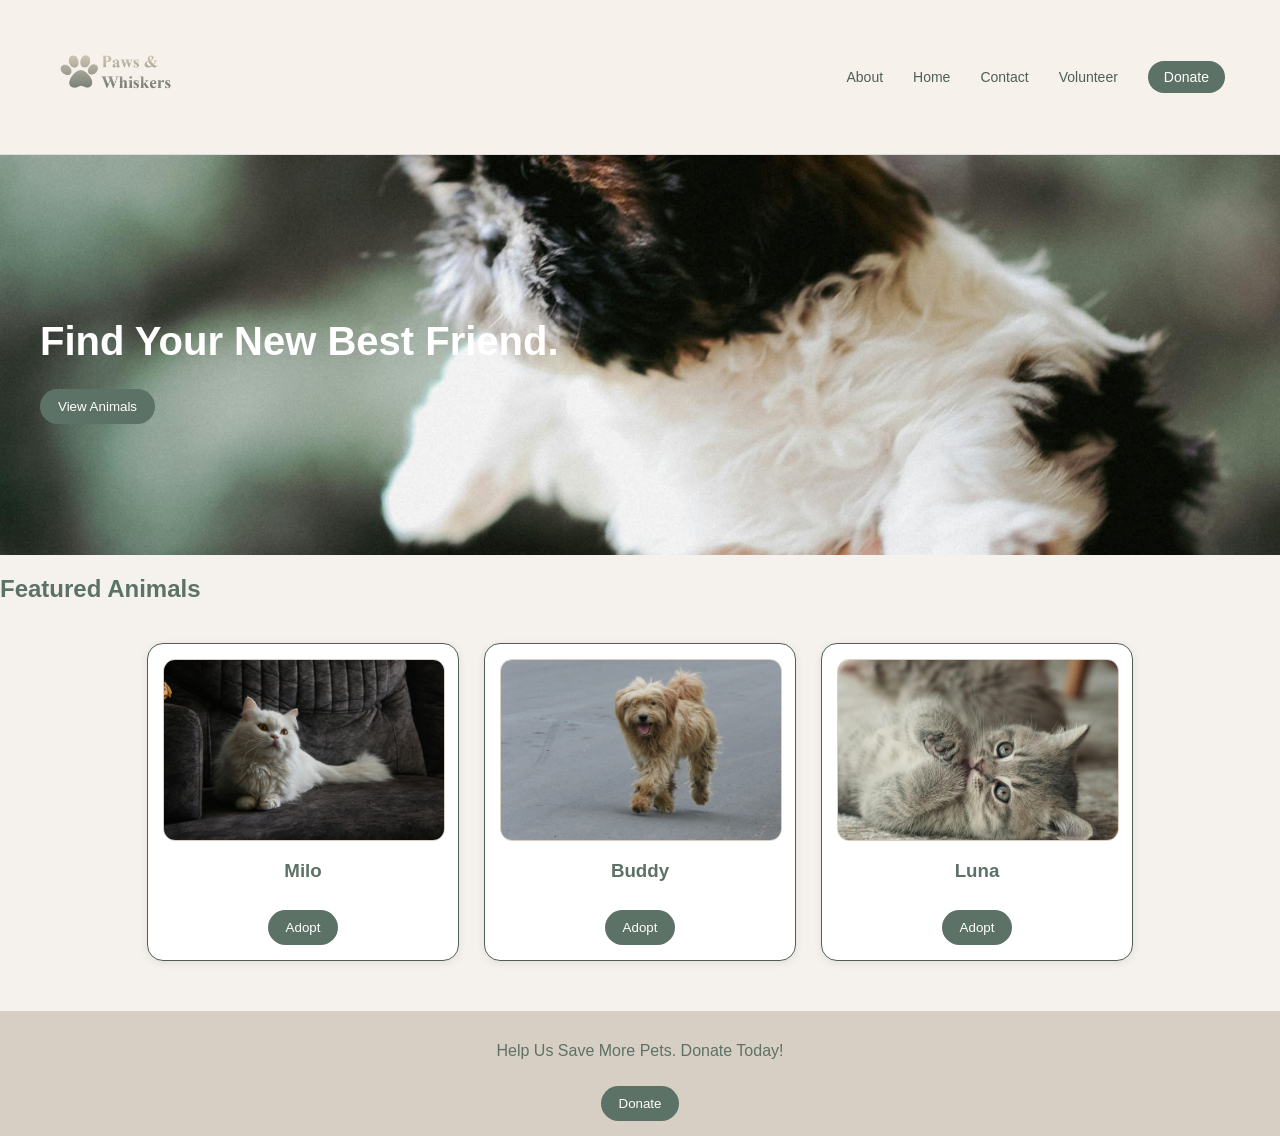
==== index.html @ cbadce72 "starting home page" ====
<!DOCTYPE html>
<html lang="en">
<head>
    <meta charset="UTF-8">
    <meta name="viewport" content="width=device-width, initial-scale=1.0">
    <link rel="stylesheet" href="css/styles.css">
    <title>Home - Paws & Whiskers</title>
</head>
<body>
    
<header>
    <div class="logo">
        <img src="images/logo.png" alt="P & W logo">
    </div>

<input type="checkbox" id="menu-toggle">
    <label for="menu-toggle" class="menu-icon">☰</label>

        <nav id="nav-menu">
        <a href="adopt.html">About</a>
        <a href="index.html">Home</a>
        <a href="contact.html">Contact</a>
        <a href="#">Volunteer</a>
        <a href="#" class="donate-btn">Donate</a>
    </nav>
</header>

<section class="hero">

    <div class="hero-content">
        <h1>Find Your New Best Friend.</h1>
    <button onclick="location.href='adopt.html'">View Animals</button>
    </div>
</section>

<section class="featured">
    <h2>Featured Animals</h2>

    <div class="card-container">

        <div class="card">
            <div class="image-container">
                <img src="images/milo.jpg" alt="white persian cat named milo">
            </div>
               <h3>Milo</h3>
               <button>Adopt</button>

        </div>

        <div class="card">
            <div class="image-container">
                <img src="images/buddy.jpg" alt="small brown dog named buddy">
            </div>
            <h3>Buddy</h3>
            <button>Adopt</button>

        </div>

        <div class="card">
            <div class="image-container">
                <img src="images/luna.jpg" alt="gray kitten named luna">
            </div>
            <h3>Luna</h3>
            <button>Adopt</button>
        </div>
    </div>
</section>

<Footer>
<p>Help Us Save More Pets. Donate Today!</p>
<button>Donate</button>


</Footer>



</body>
</html>
---- css/styles.css ----
/* ABOUT PAGE */

body{
    font-family: Arial, sans-serif;
    margin: 0;
    background-color: #f5f2ed;
    color: #5c7266;
}

header{
    display: flex;
    justify-content: space-between;
    align-items: center;
    padding: 15px 40px;
    background-color: #f6f1eb;
    border-bottom: 1px solid #ddd;
}

.logo img {
    height: 120px;
}

nav {
    display: flex;
    align-items: center;
}

nav a{
    margin: 0 15px;
    text-decoration: none;
    color: #4f5f57;
    font-size: 14px;
}

.donate-btn {
    background-color: #5c7266;
    color: white;
    padding: 8px 16px;
    border-radius: 20px;
}



.animals h1{
    text-align: center;
    background-color: #d9cfc5;
    padding: 12px;
    width: 60%;
    margin: 25px auto;
    border-radius: 10px;
    font-size: 22px;
    border: 1px solid #c4b8aa;
}

.card-container{
    display: flex;
    justify-content: center;
    gap: 25px;
    padding: 20px;
    flex-wrap: wrap;
}


.card{
    background-color: white;
    width: 280px;
    border-radius: 16px;
    padding: 15px;
    text-align: center;
    box-shadow: 0 2px 8px rgba(0,0,0,0.08);
    border: 1px solid #4f5f57;
}


.image-container {
    width: 100%;
    height: 180px;
    overflow: hidden;
    border-radius: 12px;
    border: 1px solid #d9cfc5;
}

.image-container img {
    width: 100%;
    height: 100%;
    object-fit: cover;
    display: block;
}



button{
    background-color: #5c7266;
    color: white;
    border: none;
    padding: 10px 18px;
    border-radius: 20px;
    margin-top: 10px;
    cursor: pointer;     
}

.menu-toggle {
  display: none;
  font-size: 24px;
  cursor: pointer;
}

#menu-toggle {
  display: none;
}

.menu-icon {
  display: none;
  font-size: 24px;
  cursor: pointer;
}


footer{
    text-align: center;
    background-color: #d8cfc4;
    padding: 15px;
    margin-top: 30px;

}


.hero {
  background: url('../images/header.jpg') no-repeat center/cover;
  height: 400px;
  display: flex;
  align-items: center;
  padding-left: 40px;
  color: white;
}

.hero-content h1 {
  font-size: 40px;
  margin-bottom: 15px;
}




/* tablet */

@media (max-width: 900px){
    .card{
        width: 45%;
    }
}

/* phone */

@media (max-width: 600px){ 
.card-container{
        flex-direction: column;
        align-items: center;
    }

    .card{
        width: 90%;
    }

    header {
        flex-direction: column;
        align-items: flex-start;
    }

    .menu-icon {
        display: block;
    }

    nav {
        display: none;
        flex-direction: column;
        width: 100%;
        background-color: #f6f1eb;
        border-top: 1px solid #ddd;
        padding: 10px;
    }

    #menu-toggle:checked + .menu-icon + nav {
        display: flex;
    }

    nav a {
        padding: 10px 0;
        width: 100%;
    }
}
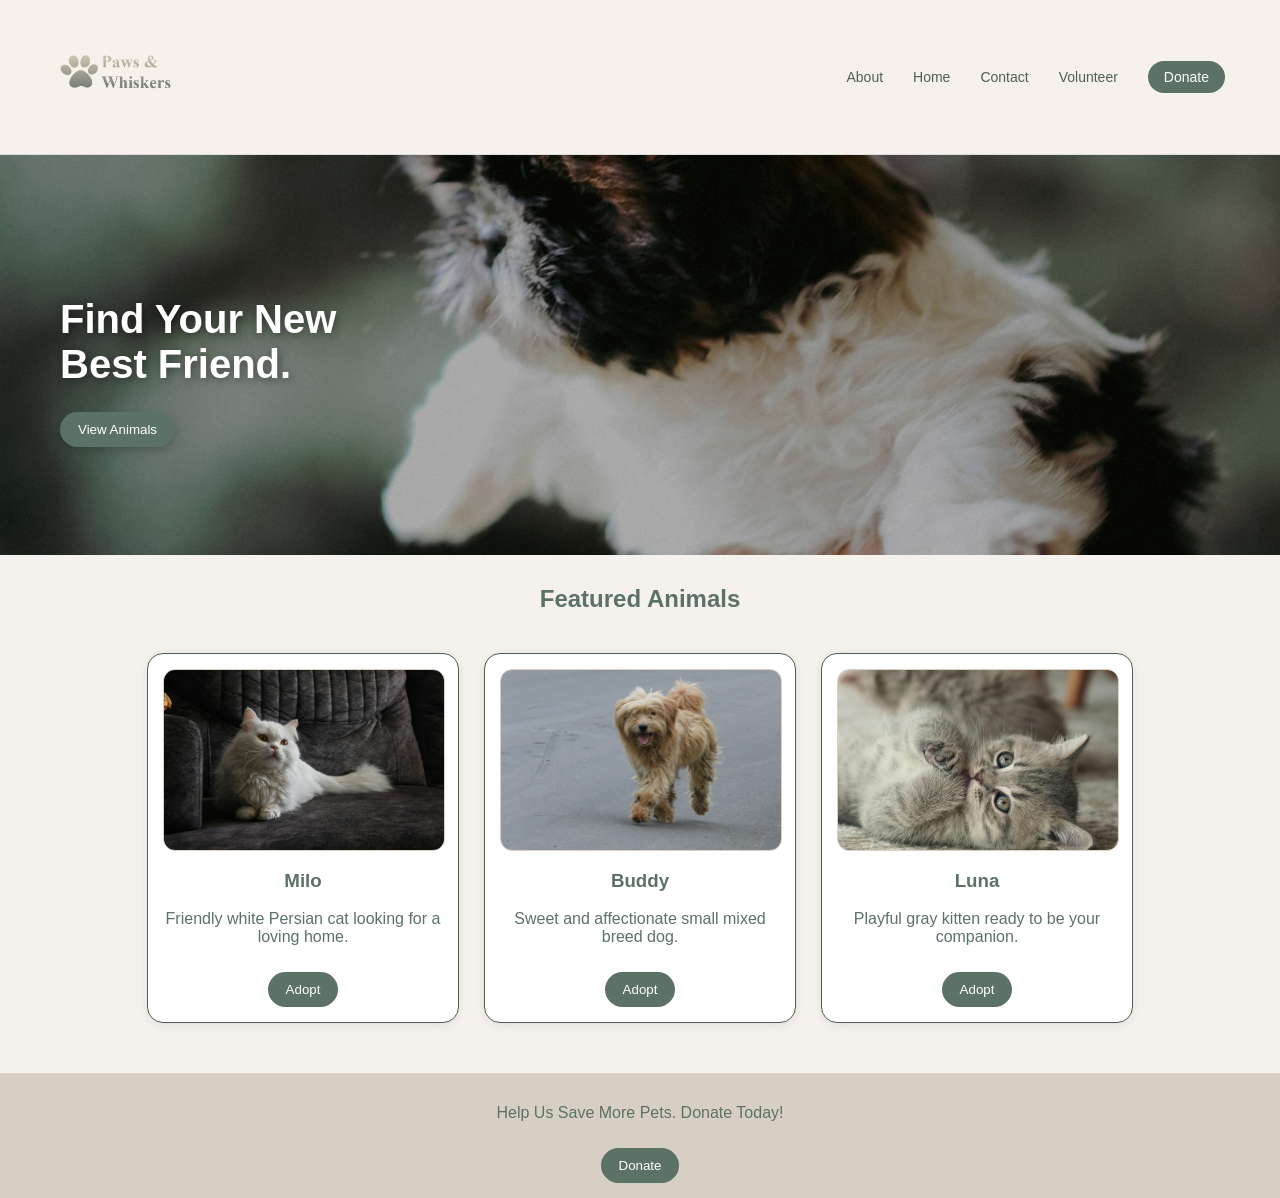
==== commit 832f0cc4: "finishes home page" ====
--- a/index.html
+++ b/index.html
@@ -29,8 +29,9 @@
 
     <div class="hero-content">
         <h1>Find Your New Best Friend.</h1>
-    <button onclick="location.href='adopt.html'">View Animals</button>
+    <button class="button-link" onclick="location.href='adopt.html'">View Animals</button>
     </div>
+    
 </section>
 
 <section class="featured">
@@ -43,6 +44,7 @@
                 <img src="images/milo.jpg" alt="white persian cat named milo">
             </div>
                <h3>Milo</h3>
+               <p>Friendly white Persian cat looking for a loving home.</p>
                <button>Adopt</button>
 
         </div>
@@ -52,6 +54,7 @@
                 <img src="images/buddy.jpg" alt="small brown dog named buddy">
             </div>
             <h3>Buddy</h3>
+            <p>Sweet and affectionate small mixed breed dog.</p>
             <button>Adopt</button>
 
         </div>
@@ -61,6 +64,7 @@
                 <img src="images/luna.jpg" alt="gray kitten named luna">
             </div>
             <h3>Luna</h3>
+            <p>Playful gray kitten ready to be your companion.</p>
             <button>Adopt</button>
         </div>
     </div>
--- a/css/styles.css
+++ b/css/styles.css
@@ -125,19 +125,71 @@
 }
 
 
+
 .hero {
-  background: url('../images/header.jpg') no-repeat center/cover;
+  background: 
+    linear-gradient(rgba(0,0,0,0.3), rgba(0,0,0,0.3)),
+    url('../images/header.jpg') no-repeat center/cover;
+
   height: 400px;
+
   display: flex;
-  align-items: center;
-  padding-left: 40px;
+  align-items: center;        /* vertical center */
+  justify-content: flex-start;/* pushes content left */
+
+  padding-left: 60px;
   color: white;
 }
+
+
+
+
 
 .hero-content h1 {
   font-size: 40px;
   margin-bottom: 15px;
-}
+
+  max-width: 300px; /* makes text stack nicely */
+
+  /* text shadow */
+  text-shadow: 2px 2px 8px rgba(0,0,0,0.4);
+}
+
+
+
+
+
+
+.featured {
+  text-align: center;
+  margin-top: 30px;
+}
+
+
+
+.featured h2 {
+  margin-bottom: 20px;
+}
+
+
+
+
+.button-link {
+  display: inline-block;
+  margin-top: 10px;
+
+  background-color: #5c7266;
+  color: white;
+  padding: 10px 18px;
+  border-radius: 20px;
+  text-decoration: none;
+
+  /* shadow */
+  box-shadow: 0 4px 10px rgba(0,0,0,0.2);
+}
+
+
+
 
 
 
@@ -188,4 +240,13 @@
         padding: 10px 0;
         width: 100%;
     }
+    .hero {
+    height: 250px;
+    padding-left: 20px;
+  }
+
+  .hero-content h1 {
+    font-size: 24px;
+    max-width: 200px;
+  }
 }
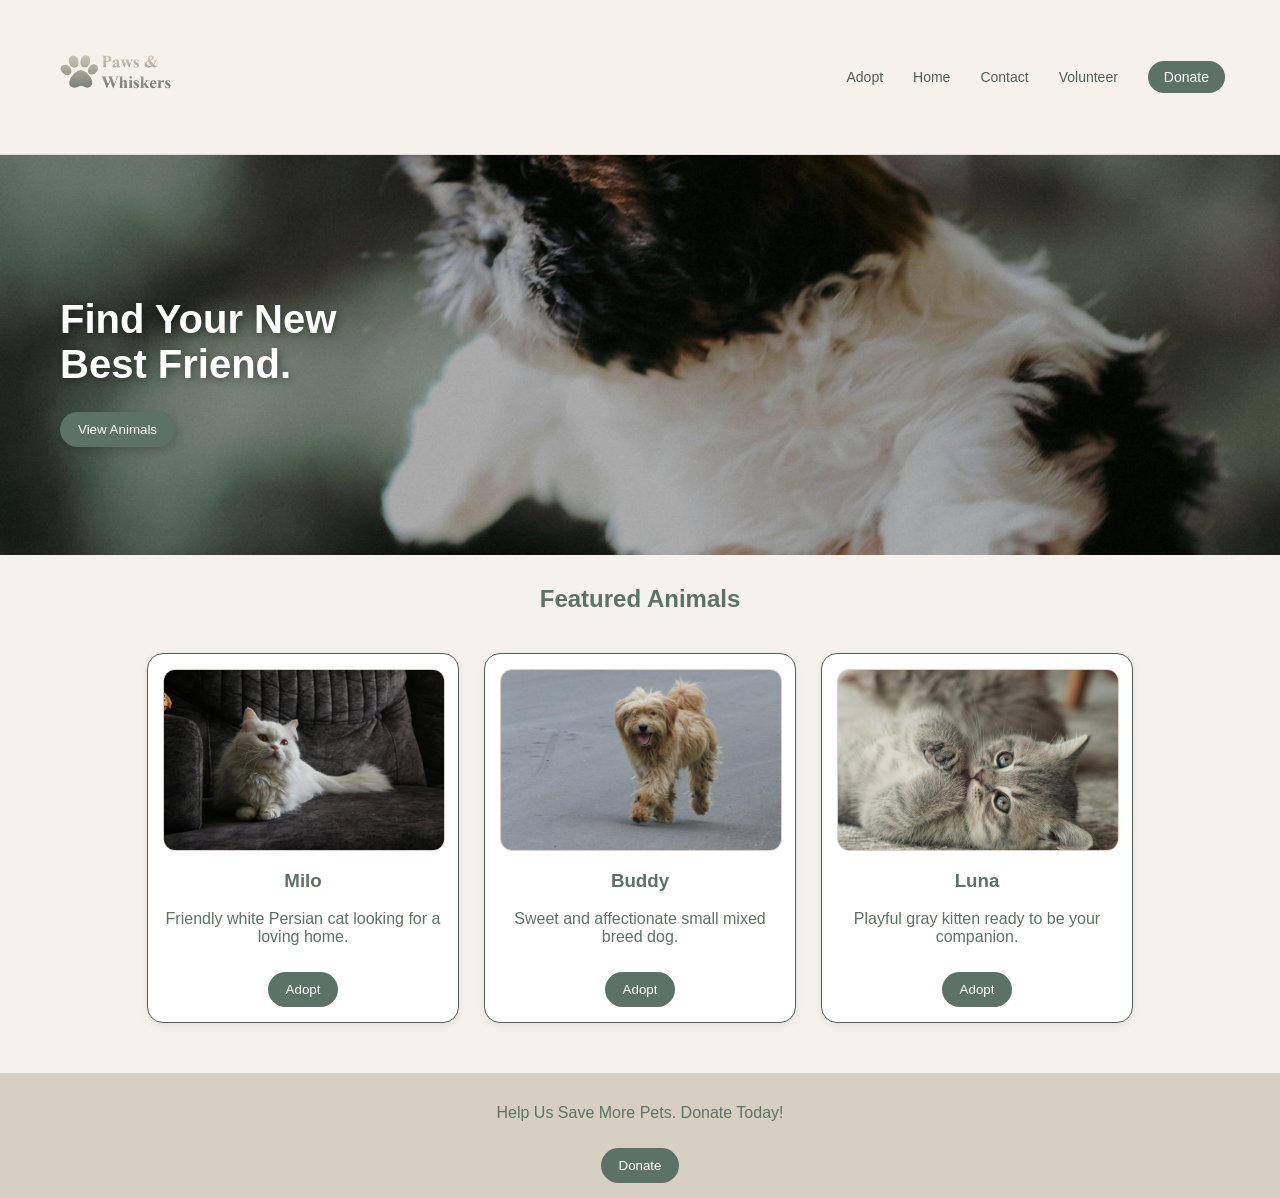
==== commit 58bebfd6: "changed file name" ====
--- a/index.html
+++ b/index.html
@@ -17,7 +17,7 @@
     <label for="menu-toggle" class="menu-icon">☰</label>
 
         <nav id="nav-menu">
-        <a href="adopt.html">About</a>
+        <a href="adopt.html">Adopt</a>
         <a href="index.html">Home</a>
         <a href="contact.html">Contact</a>
         <a href="#">Volunteer</a>
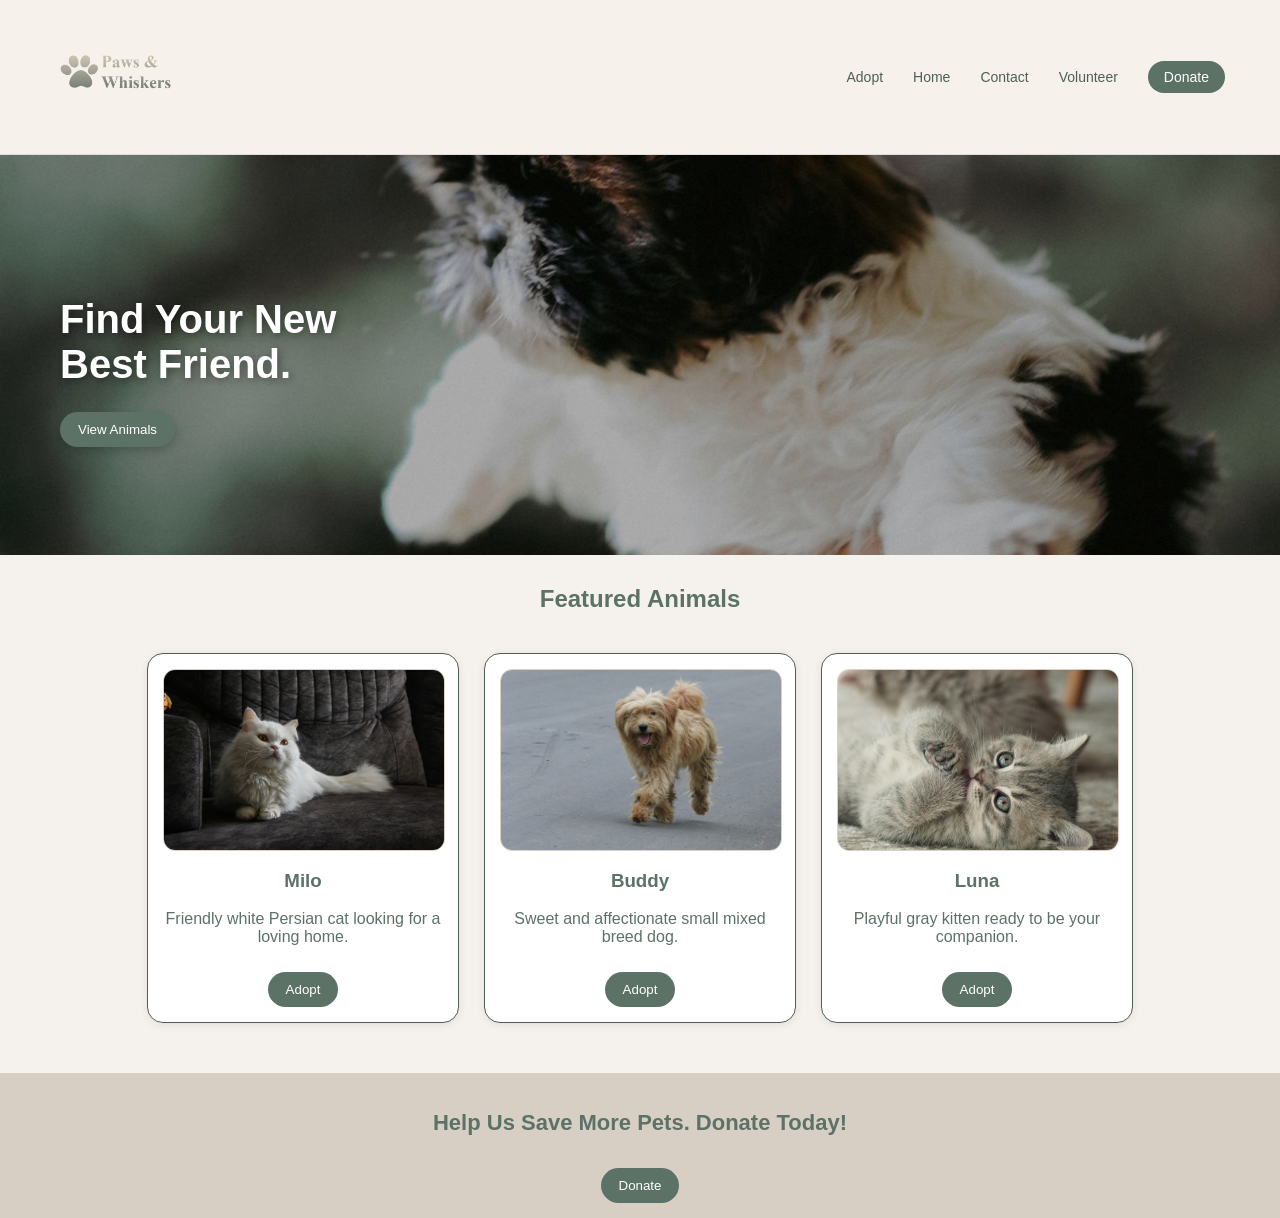
==== commit b53bb48b: "formatted everything better" ====
--- a/index.html
+++ b/index.html
@@ -71,10 +71,8 @@
 </section>
 
 <Footer>
-<p>Help Us Save More Pets. Donate Today!</p>
-<button>Donate</button>
-
-
+    <p>Help Us Save More Pets. Donate Today!</p>
+    <button>Donate</button>
 </Footer>
 
 
--- a/css/styles.css
+++ b/css/styles.css
@@ -124,6 +124,11 @@
 
 }
 
+footer p {
+  font-size: 22px;     
+  font-weight: bold;   
+}
+
 
 
 .hero {
@@ -134,8 +139,8 @@
   height: 400px;
 
   display: flex;
-  align-items: center;        /* vertical center */
-  justify-content: flex-start;/* pushes content left */
+  align-items: center;        
+  justify-content: flex-start;
 
   padding-left: 60px;
   color: white;
@@ -149,9 +154,9 @@
   font-size: 40px;
   margin-bottom: 15px;
 
-  max-width: 300px; /* makes text stack nicely */
-
-  /* text shadow */
+  max-width: 300px; 
+
+  
   text-shadow: 2px 2px 8px rgba(0,0,0,0.4);
 }
 
@@ -184,17 +189,66 @@
   border-radius: 20px;
   text-decoration: none;
 
-  /* shadow */
+
   box-shadow: 0 4px 10px rgba(0,0,0,0.2);
 }
 
 
 
-
-
-
-
-/* tablet */
+.contact {
+  padding: 30px 20px;
+  text-align: center;
+}
+
+
+.contact-container {
+  display: flex;
+  justify-content: center;
+  gap: 40px;
+  margin-top: 20px;
+}
+
+.contact-info {
+  text-align: left;
+  max-width: 250px;
+}
+
+.contact-form {
+  display: flex;
+  flex-direction: column;
+  gap: 10px;
+  width: 300px;
+}
+
+.contact-form input,
+.contact-form textarea {
+  padding: 10px;
+  border-radius: 8px;
+  border: 1px solid #d9cfc5;
+  font-family: inherit;
+}
+
+
+.contact-form button {
+  background-color: #5c7266;
+  color: white;
+  padding: 10px;
+  border: none;
+  border-radius: 20px;
+  cursor: pointer;
+}
+
+.contact-box {
+  background: white;
+  border: 1px solid #d9cfc5;
+  border-radius: 16px;
+  padding: 20px;
+  width: 300px;
+}
+
+
+
+
 
 @media (max-width: 900px){
     .card{
@@ -202,7 +256,6 @@
     }
 }
 
-/* phone */
 
 @media (max-width: 600px){ 
 .card-container{
@@ -249,4 +302,13 @@
     font-size: 24px;
     max-width: 200px;
   }
+
+    .contact-container {
+    flex-direction: column;  
+    align-items: center;     
+  }
+
+  .contact-box {
+    width: 90%;              
+  }
 }
